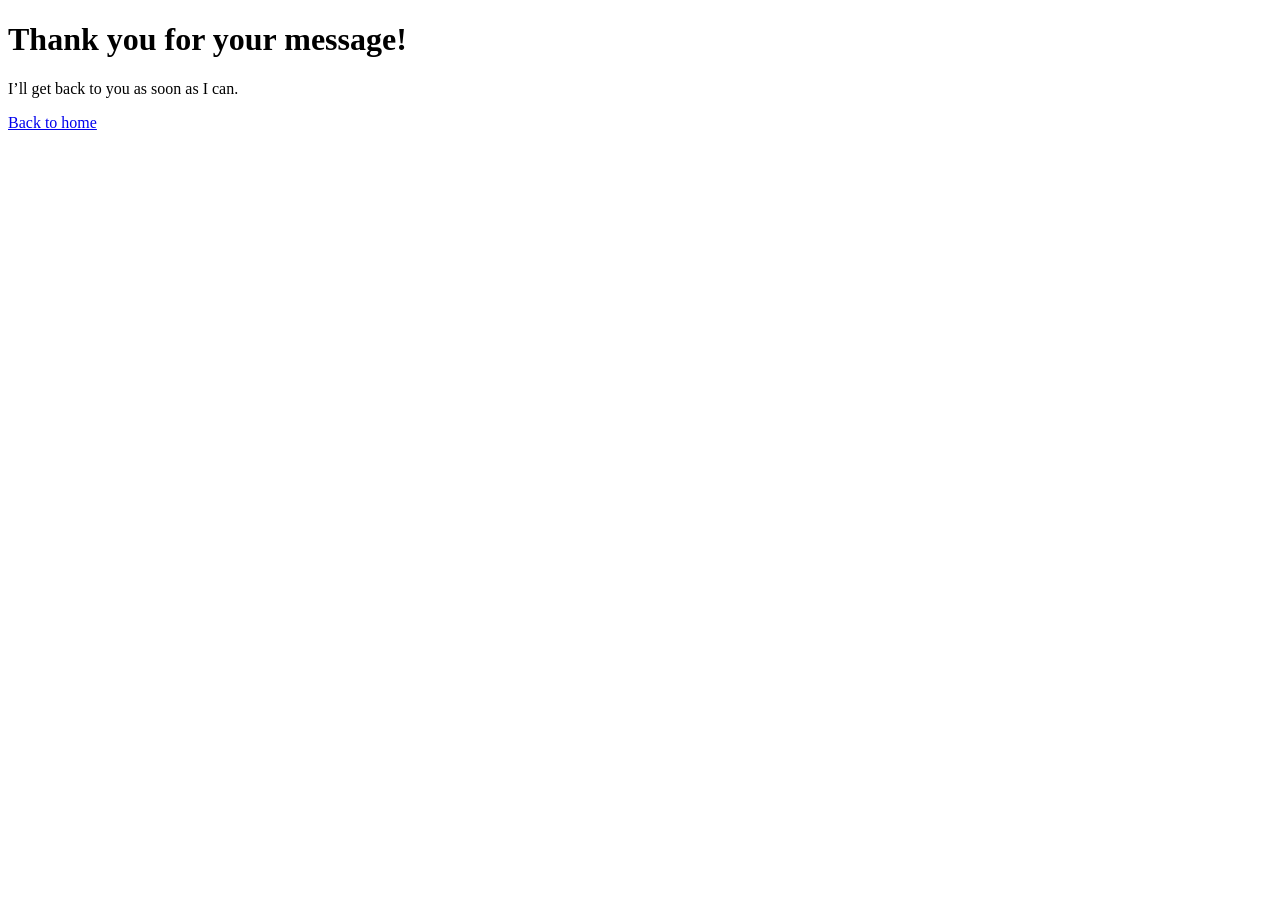
==== thank-you.html @ 3c297706 "fix form submission" ====
<!DOCTYPE html>
<html lang="en">
  <head>
    <meta charset="UTF-8" />
    <meta name="viewport" content="width=device-width, initial-scale=1.0" />
    <title>Thank you!</title>
  </head>
  <body>
    <h1>Thank you for your message!</h1>
    <p>I’ll get back to you as soon as I can.</p>
    <a href="/">Back to home</a>
  </body>
</html>
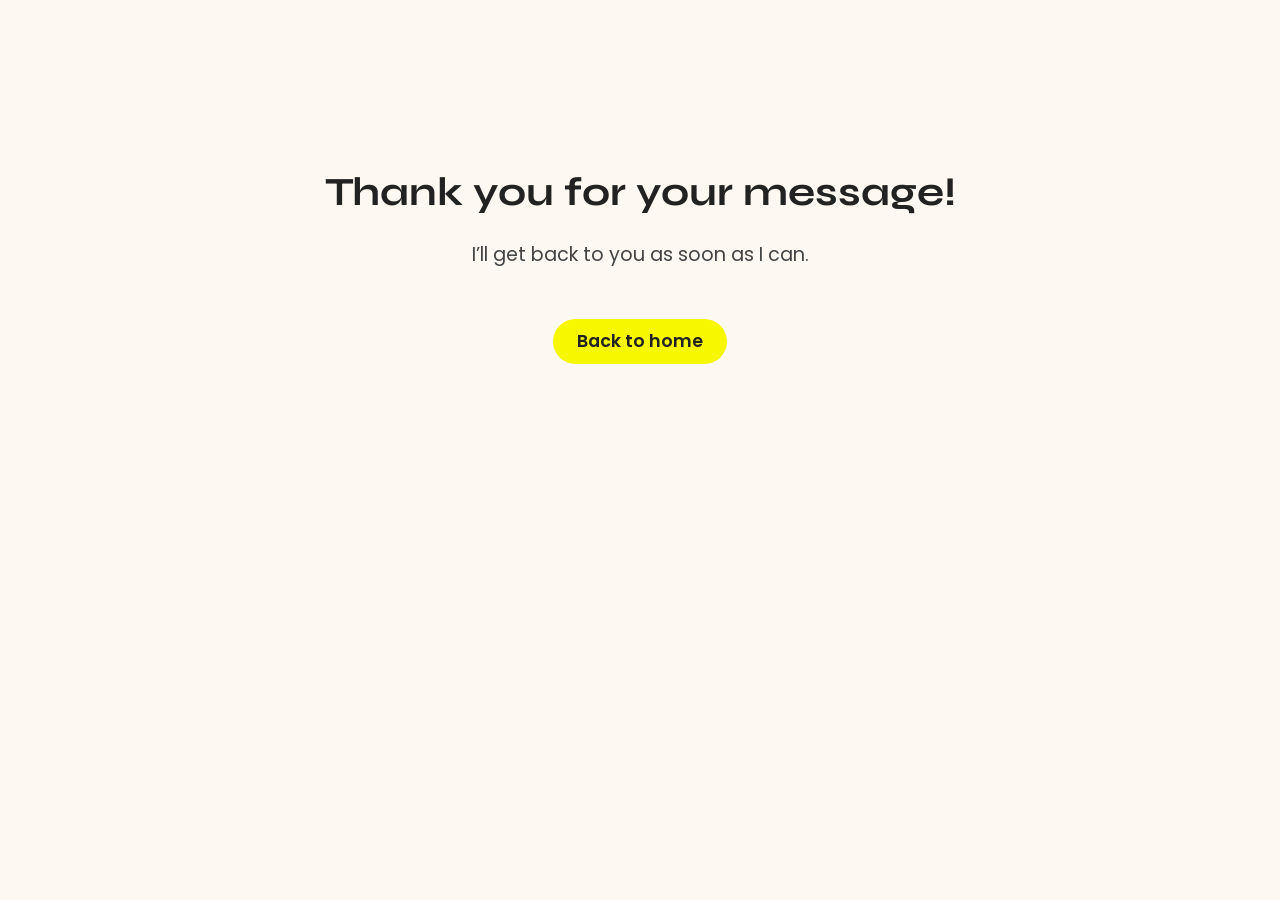
==== commit c6d5b3b0: "simple style thank you page" ====
--- a/thank-you.html
+++ b/thank-you.html
@@ -4,10 +4,27 @@
     <meta charset="UTF-8" />
     <meta name="viewport" content="width=device-width, initial-scale=1.0" />
     <title>Thank you!</title>
+    <link rel="icon" type="image/png" href="favicon.png" />
+
+    <link rel="stylesheet" href="styles.css" />
   </head>
   <body>
-    <h1>Thank you for your message!</h1>
-    <p>I’ll get back to you as soon as I can.</p>
-    <a href="/">Back to home</a>
+    <main>
+      <section style="text-align: center; padding: 6rem 2rem">
+        <h1
+          style="
+            font-family: 'Syne', sans-serif;
+            font-size: 2.5rem;
+            color: var(--primary);
+          "
+        >
+          Thank you for your message!
+        </h1>
+        <p style="margin: 1rem 0; font-size: 1.2rem; color: var(--text-light)">
+          I’ll get back to you as soon as I can.
+        </p>
+        <a href="/" class="btn" style="margin-top: 2rem">Back to home</a>
+      </section>
+    </main>
   </body>
 </html>
--- a/styles.css
+++ b/styles.css
@@ -0,0 +1,343 @@
+/* FONTER */
+@import url("https://fonts.googleapis.com/css2?family=Poppins:wght@400;600&family=Syne:wght@700&display=swap");
+
+:root {
+  --primary: #222;
+  --secondary: #333;
+  --text-light: #444;
+  --background: #fdf8f2;
+  --accent: #f1e7ff;
+  --btn-yellow: #f7f800;
+  --btn-yellow-hover: #e6e600;
+  --white: #ffffff;
+  --content-width: 720px;
+}
+
+/* RESET & GRUNDSTILAR */
+* {
+  margin: 0;
+  padding: 0;
+  box-sizing: border-box;
+}
+
+html {
+  scroll-behavior: smooth;
+  font-size: 16px;
+}
+
+body {
+  font-family: "Poppins", sans-serif;
+  background-color: var(--background);
+  color: var(--primary);
+  display: flex;
+  flex-direction: column;
+  min-height: 100vh;
+  line-height: 1.6;
+}
+
+main {
+  flex: 1;
+}
+
+main section {
+  width: 100%;
+  max-width: var(--content-width);
+  margin: 0 auto;
+  padding-left: 1.5rem;
+  padding-right: 1.5rem;
+}
+
+a {
+  color: var(--primary);
+  text-decoration: none;
+  transition: all 0.3s ease;
+}
+
+a:hover {
+  color: var(--secondary);
+  text-decoration: underline wavy var(--accent);
+  text-underline-offset: 0.5rem;
+}
+
+ul {
+  list-style: none;
+}
+
+/* MOBILNAVIGATION */
+#hamburger-nav {
+  display: flex;
+  justify-content: flex-end;
+  padding: 1.2rem 1.5rem;
+  position: relative;
+  z-index: 1000;
+}
+
+.hamburger-menu {
+  position: relative;
+}
+
+.hamburger-icon {
+  display: flex;
+  flex-direction: column;
+  justify-content: space-between;
+  width: 30px;
+  height: 22px;
+  background: none;
+  border: none;
+  cursor: pointer;
+  z-index: 1100;
+}
+
+.hamburger-icon span {
+  height: 3px;
+  width: 100%;
+  background-color: var(--primary);
+  border-radius: 3px;
+  transition: all 0.3s ease;
+}
+
+.hamburger-icon.open span:nth-child(1) {
+  transform: rotate(45deg) translate(5px, 5px);
+}
+.hamburger-icon.open span:nth-child(2) {
+  opacity: 0;
+}
+.hamburger-icon.open span:nth-child(3) {
+  transform: rotate(-45deg) translate(6px, -6px);
+}
+
+.menu-links {
+  position: fixed;
+  inset: 0;
+  background-color: var(--primary);
+  display: flex;
+  flex-direction: column;
+  justify-content: center;
+  align-items: center;
+  gap: 2rem;
+  transform: translateY(-100%);
+  transition: transform 0.4s ease-in-out;
+  z-index: 1000;
+}
+
+.menu-links.open {
+  transform: translateY(0);
+}
+
+.menu-links li a {
+  font-size: 2rem;
+  color: var(--accent);
+}
+
+.menu-links li a:hover {
+  color: var(--white);
+}
+
+/* DESKTOPNAVIGATION */
+#desktop-nav {
+  display: none;
+}
+
+.nav-wrapper {
+  display: flex;
+  justify-content: space-between;
+  align-items: center;
+  padding: 1rem 2rem;
+  width: 100%;
+}
+
+.nav-links,
+.social-icons {
+  display: flex;
+  gap: 2rem;
+  padding: 0;
+  margin: 0;
+}
+
+.nav-links li a {
+  font-size: 1.2rem;
+  color: var(--primary);
+}
+
+.nav-links li a:hover {
+  color: var(--secondary);
+}
+
+.social-icons li {
+  display: flex;
+  align-items: center;
+}
+
+.icon {
+  height: 2rem;
+  cursor: pointer;
+  transition: transform 0.3s ease;
+}
+
+.icon:hover {
+  transform: scale(1.1);
+}
+
+/* SEKTIONER */
+section {
+  padding: 2rem;
+}
+
+/* PROFILE */
+#profile-wrapper {
+  display: flex;
+  flex-direction: column;
+}
+
+#profile-headline {
+  font-family: "Syne", sans-serif;
+  font-size: 3rem;
+  color: var(--primary);
+  margin-bottom: 1rem;
+  text-align: center;
+}
+
+#profile-text {
+  font-size: 1.2rem;
+  line-height: 1.8;
+  max-width: 600px;
+  color: var(--text-light);
+  text-align: center;
+}
+
+#profile span {
+  text-decoration: underline;
+  font-style: italic;
+}
+
+/* PROJECTS & CONTACT */
+#projects h2,
+#contact h2 {
+  font-family: "Syne", sans-serif;
+  font-size: 2.5rem;
+  margin-bottom: 1.5rem;
+  color: var(--primary);
+  text-align: center;
+}
+
+.project-card {
+  background-color: var(--accent);
+  color: var(--primary);
+  padding: 2rem;
+  border-radius: 1rem;
+  box-shadow: 0 4px 10px rgba(0, 0, 0, 0.05);
+  max-width: 600px;
+  line-height: 1.6;
+  font-size: 1rem;
+  margin: 0 auto;
+}
+
+.project-card p {
+  margin-bottom: 1.5rem;
+}
+
+.project-card .btn {
+  margin-bottom: 1rem;
+}
+
+/* FORM */
+.contact-form {
+  display: flex;
+  flex-direction: column;
+  gap: 1rem;
+  max-width: 600px;
+  margin: 0 auto;
+}
+
+.contact-form input,
+.contact-form textarea {
+  padding: 0.8rem;
+  border: 1px solid var(--primary);
+  border-radius: 0.5rem;
+  font-family: inherit;
+  font-size: 1rem;
+  background-color: var(--accent);
+  color: var(--primary);
+  resize: vertical;
+}
+
+.contact-form input:focus,
+.contact-form textarea:focus {
+  outline: none;
+  border-color: var(--accent);
+}
+
+/* ENHETLIG KNAPP */
+.btn {
+  display: inline-block;
+  font-family: inherit;
+  font-size: 1rem;
+  font-weight: 600;
+  padding: 0.75rem 1.5rem;
+  border: none;
+  border-radius: 30px;
+  background-color: var(--btn-yellow);
+  color: var(--primary);
+  text-align: center;
+  cursor: pointer;
+  transition: background-color 0.3s ease;
+  text-decoration: none;
+  line-height: 1.2;
+}
+
+.btn:hover {
+  background-color: var(--btn-yellow-hover);
+}
+
+.btn-container {
+  display: flex;
+  gap: 1rem;
+  justify-content: center;
+  margin-top: 2rem;
+}
+
+/* FOOTER */
+footer {
+  text-align: center;
+  padding: 1rem;
+  font-size: 0.9rem;
+  color: #888;
+  margin-top: 2rem;
+  border-top: 1px solid #eee;
+  background-color: var(--background);
+}
+
+/* MEDIA QUERIES */
+@media (min-width: 768px) {
+  main section {
+    padding-left: 3rem;
+    padding-right: 3rem;
+  }
+
+  #profile-headline {
+    font-size: 4rem;
+  }
+
+  #profile-text {
+    font-size: 1.3rem;
+  }
+
+  h2,
+  h3 {
+    font-size: 2rem;
+  }
+
+  p {
+    font-size: 1.2rem;
+  }
+
+  .btn {
+    font-size: 1.1rem;
+  }
+}
+
+@media (min-width: 1024px) {
+  body {
+    padding: 4rem 8rem;
+  }
+}
